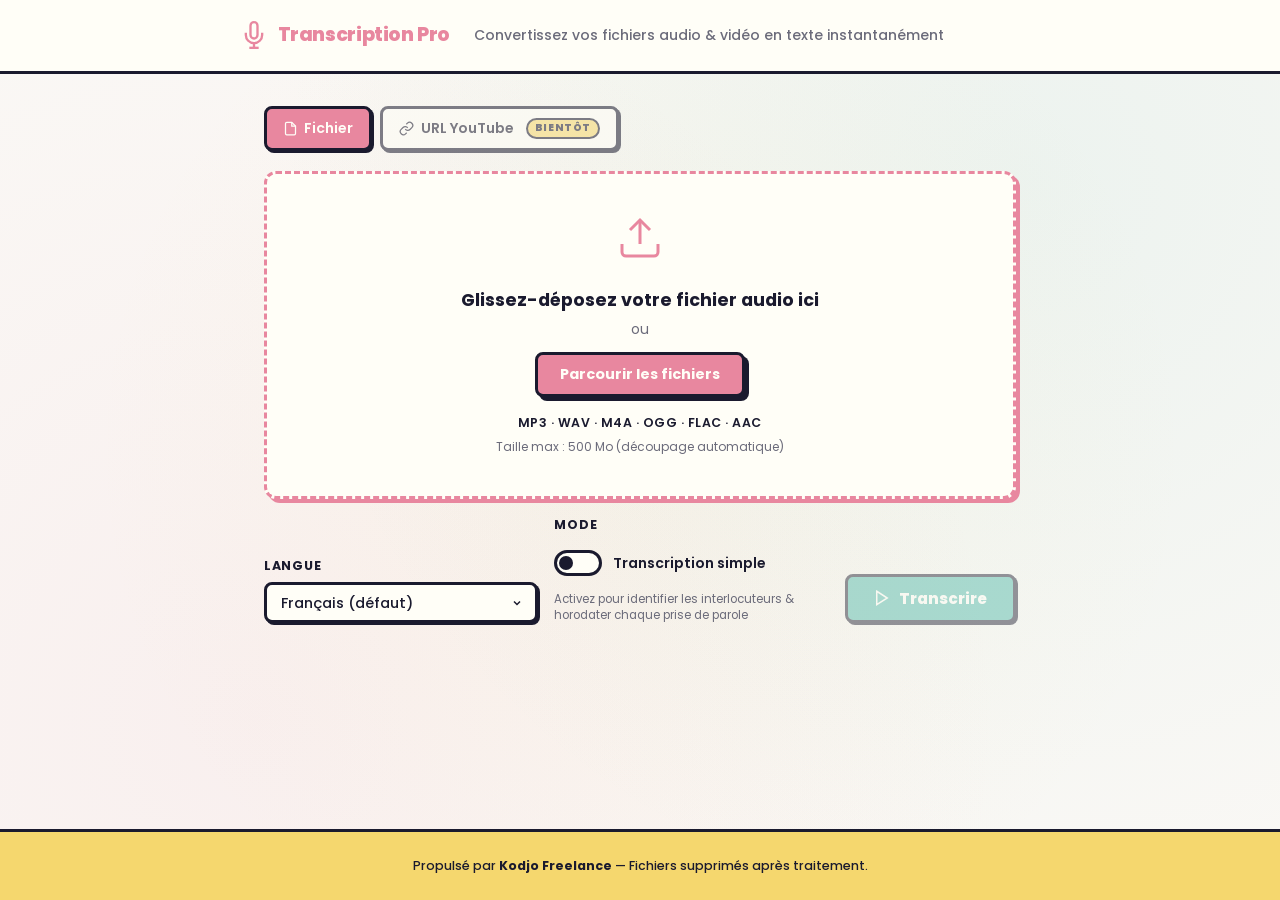
==== frontend/admin.html @ 71db5775 "Ajout du système d'auth par codes + crédits + thème Memphis - Auth par code d'accès (SQLite + cookie" ====
<!DOCTYPE html>
<html lang="fr">
<head>
  <meta charset="UTF-8" />
  <meta name="viewport" content="width=device-width, initial-scale=1.0" />
  <title>Administration — Transcription Pro</title>
  <link rel="preconnect" href="https://fonts.googleapis.com" />
  <link rel="preconnect" href="https://fonts.gstatic.com" crossorigin />
  <link rel="stylesheet" href="https://fonts.googleapis.com/css2?family=Poppins:wght@400;500;600;700;800&display=swap" />
  <link rel="stylesheet" href="style.css" />
  <link rel="stylesheet" href="admin.css" />
</head>
<body>

  <header>
    <div class="header-inner">
      <div class="logo">
        <svg width="28" height="28" viewBox="0 0 24 24" fill="none" stroke="currentColor" stroke-width="2">
          <circle cx="12" cy="12" r="3"/>
          <path d="M19.4 15a1.65 1.65 0 0 0 .33 1.82l.06.06a2 2 0 1 1-2.83 2.83l-.06-.06a1.65 1.65 0 0 0-1.82-.33 1.65 1.65 0 0 0-1 1.51V21a2 2 0 1 1-4 0v-.09A1.65 1.65 0 0 0 9 19.4a1.65 1.65 0 0 0-1.82.33l-.06.06a2 2 0 1 1-2.83-2.83l.06-.06a1.65 1.65 0 0 0 .33-1.82 1.65 1.65 0 0 0-1.51-1H3a2 2 0 1 1 0-4h.09A1.65 1.65 0 0 0 4.6 9a1.65 1.65 0 0 0-.33-1.82l-.06-.06a2 2 0 1 1 2.83-2.83l.06.06a1.65 1.65 0 0 0 1.82.33H9a1.65 1.65 0 0 0 1-1.51V3a2 2 0 1 1 4 0v.09a1.65 1.65 0 0 0 1 1.51 1.65 1.65 0 0 0 1.82-.33l.06-.06a2 2 0 1 1 2.83 2.83l-.06.06a1.65 1.65 0 0 0-.33 1.82V9a1.65 1.65 0 0 0 1.51 1H21a2 2 0 1 1 0 4h-.09a1.65 1.65 0 0 0-1.51 1z"/>
        </svg>
        <span>Administration</span>
      </div>

      <div class="user-widget">
        <a href="index.html" class="user-btn">← Retour à l'app</a>
        <button id="logout-btn" class="user-btn">Déconnexion</button>
      </div>
    </div>
  </header>

  <main>

    <div id="error-banner" class="error-banner hidden">
      <span id="error-message"></span>
      <button id="error-dismiss" aria-label="Fermer">&times;</button>
    </div>

    <!-- Section création -->
    <section class="admin-section">
      <h2>Créer un utilisateur</h2>
      <form id="create-form" class="admin-form">
        <div>
          <label for="new-name">Nom (optionnel)</label>
          <input type="text" id="new-name" placeholder="Ex. Justine" />
        </div>
        <div>
          <label for="new-credits">Crédits initiaux</label>
          <input type="number" id="new-credits" min="0" value="30" />
        </div>
        <button type="submit">Générer un code</button>
      </form>

      <div id="new-code-result" class="new-code hidden">
        <p class="new-code-label">Code généré :</p>
        <div class="new-code-row">
          <code id="new-code-value">—</code>
          <button id="copy-code-btn" type="button">Copier</button>
        </div>
        <p class="new-code-note">⚠️ Ce code ne sera plus affiché. Notez-le et transmettez-le à l'utilisateur.</p>
      </div>
    </section>

    <!-- Liste des utilisateurs -->
    <section class="admin-section">
      <div class="admin-section-header">
        <h2>Utilisateurs</h2>
        <button id="refresh-btn" class="user-btn">↻ Rafraîchir</button>
      </div>

      <div class="users-table-wrap">
        <table id="users-table">
          <thead>
            <tr>
              <th>Nom</th>
              <th>Code</th>
              <th>Crédits</th>
              <th>Créé le</th>
              <th>Dernière utilisation</th>
              <th>Actions</th>
            </tr>
          </thead>
          <tbody id="users-tbody">
            <tr><td colspan="6" class="loading">Chargement...</td></tr>
          </tbody>
        </table>
      </div>
    </section>

  </main>

  <script src="admin.js"></script>
</body>
</html>
---- frontend/style.css ----
/* ═══════════════════════════════════════════════════════════
   THÈME MEMPHIS — Playful, geometric, bold colors
   ═══════════════════════════════════════════════════════════ */

:root {
  /* Couleurs */
  --bg:           #faf8f5;
  --surface:      #fffef7;
  --surface2:     #f5d76e;          /* jaune accent */
  --border:       #1a1a2e;          /* bordures noires Memphis */
  --text:         #1a1a2e;
  --muted:        #6b6b7a;

  --accent:       #e8879f;          /* rose primaire */
  --accent-hover: #db6e8c;
  --accent-light: rgba(232, 135, 159, 0.18);

  --secondary:    #4db8a8;          /* turquoise secondaire */
  --secondary-light: rgba(77, 184, 168, 0.18);

  --yellow:       #f5d76e;
  --yellow-light: rgba(245, 215, 110, 0.30);

  --error:        #dc2626;
  --error-bg:     rgba(220, 38, 38, 0.12);
  --success:      #4db8a8;

  /* Géométrie */
  --radius:       12px;
  --radius-sm:    8px;
  --bw:           3px;              /* border-width Memphis */

  /* Ombres dures décalées (signature Memphis) */
  --shadow:        4px 4px 0 #1a1a2e;
  --shadow-sm:     2px 2px 0 #1a1a2e;
  --shadow-pink:   4px 4px 0 #e8879f;
  --shadow-teal:   4px 4px 0 #4db8a8;
  --shadow-yellow: 4px 4px 0 #f5d76e;

  --transition:   0.12s ease;

  /* Couleurs des interlocuteurs (palette Memphis) */
  --spk-1: #e8879f;
  --spk-2: #4db8a8;
  --spk-3: #f5d76e;
  --spk-4: #ff8c42;
  --spk-5: #9b6bd6;
  --spk-6: #5db3e3;
}

/* ─── Reset ───────────────────────────────────────────────── */
*, *::before, *::after { box-sizing: border-box; margin: 0; padding: 0; }

/* ─── Base ────────────────────────────────────────────────── */
body {
  background: var(--bg);
  color: var(--text);
  font-family: 'Poppins', -apple-system, BlinkMacSystemFont, "Segoe UI", Roboto, sans-serif;
  font-size: 16px;
  line-height: 1.6;
  min-height: 100vh;
  display: flex;
  flex-direction: column;
  /* Motif Memphis subtil en arrière-plan */
  background-image:
    radial-gradient(circle at 20% 80%, rgba(232,135,159,0.08) 0, transparent 60%),
    radial-gradient(circle at 80% 20%, rgba(77,184,168,0.08) 0, transparent 60%),
    radial-gradient(circle at 50% 50%, rgba(245,215,110,0.08) 0, transparent 70%);
}

h1, h2, h3, h4 { font-family: 'Poppins', sans-serif; font-weight: 700; letter-spacing: -0.01em; }

/* ─── Header ──────────────────────────────────────────────── */
header {
  background: var(--surface);
  border-bottom: var(--bw) solid var(--border);
  padding: 1.25rem 1.5rem;
}

.header-inner {
  max-width: 800px;
  margin: 0 auto;
  display: flex;
  align-items: center;
  gap: 1.5rem;
  flex-wrap: wrap;
}

.logo {
  display: flex;
  align-items: center;
  gap: 0.6rem;
  color: var(--accent);
  font-size: 1.2rem;
  font-weight: 800;
  letter-spacing: -0.02em;
}

.tagline { color: var(--muted); font-size: 0.875rem; font-weight: 500; }

/* ─── Main ────────────────────────────────────────────────── */
main {
  flex: 1;
  max-width: 800px;
  width: 100%;
  margin: 0 auto;
  padding: 2rem 1.5rem;
  display: flex;
  flex-direction: column;
  gap: 1.5rem;
}

/* ─── Bannière d'erreur ───────────────────────────────────── */
.error-banner {
  display: flex;
  align-items: center;
  gap: 0.75rem;
  background: var(--error-bg);
  border: var(--bw) solid var(--error);
  border-radius: var(--radius-sm);
  padding: 0.875rem 1rem;
  color: var(--error);
  font-size: 0.9rem;
  font-weight: 500;
  box-shadow: var(--shadow-sm);
}
.error-banner svg { flex-shrink: 0; stroke: var(--error); }
.error-banner span { flex: 1; }

#error-dismiss {
  background: none;
  border: none;
  color: var(--error);
  font-size: 1.25rem;
  cursor: pointer;
  padding: 0 0.25rem;
  line-height: 1;
  transition: opacity var(--transition);
}
#error-dismiss:hover { opacity: 0.6; }

/* ─── Onglets Fichier / URL ───────────────────────────────── */
.input-tabs {
  display: flex;
  gap: 0.5rem;
  margin-bottom: 1.25rem;
}

.input-tab {
  display: flex;
  align-items: center;
  gap: 0.4rem;
  background: var(--surface);
  border: var(--bw) solid var(--border);
  border-radius: var(--radius-sm);
  color: var(--text);
  padding: 0.55rem 1rem;
  font-family: inherit;
  font-size: 0.875rem;
  font-weight: 600;
  cursor: pointer;
  transition: transform var(--transition), box-shadow var(--transition);
  box-shadow: var(--shadow-sm);
}
.input-tab:hover:not(:disabled) {
  transform: translate(-1px, -1px);
  box-shadow: 3px 3px 0 var(--border);
}
.input-tab.active {
  background: var(--accent);
  color: var(--surface);
}
.input-tab:disabled {
  opacity: 0.55;
  cursor: not-allowed;
  box-shadow: var(--shadow-sm);
  transform: none;
}

.badge-soon {
  display: inline-block;
  background: var(--yellow);
  color: var(--text);
  border: 2px solid var(--border);
  border-radius: 999px;
  padding: 0.05rem 0.45rem;
  font-size: 0.65rem;
  font-weight: 800;
  text-transform: uppercase;
  letter-spacing: 0.05em;
  margin-left: 0.35rem;
}

/* ─── Panneau URL ─────────────────────────────────────────── */
.url-input-card {
  background: var(--surface);
  border: var(--bw) dashed var(--accent);
  border-radius: var(--radius);
  padding: 2.5rem 2rem;
  text-align: center;
  display: flex;
  flex-direction: column;
  align-items: center;
  gap: 0.75rem;
  box-shadow: var(--shadow-pink);
}

.url-input-icon { color: #ff4444; opacity: 0.9; }
.url-input-title { font-size: 1.05rem; font-weight: 700; }
.url-input-sub   { color: var(--muted); font-size: 0.875rem; margin-bottom: 0.25rem; }

.url-field-row {
  display: flex;
  width: 100%;
  max-width: 480px;
  gap: 0.5rem;
}

#url-input {
  flex: 1;
  background: var(--surface);
  color: var(--text);
  border: var(--bw) solid var(--border);
  border-radius: var(--radius-sm);
  padding: 0.65rem 1rem;
  font-family: inherit;
  font-size: 0.9rem;
  outline: none;
  transition: box-shadow var(--transition);
  box-shadow: var(--shadow-sm);
}
#url-input:focus {
  box-shadow: 4px 4px 0 var(--accent);
}
#url-input::placeholder { color: var(--muted); }

#url-paste-btn {
  background: var(--surface);
  border: var(--bw) solid var(--border);
  border-radius: var(--radius-sm);
  color: var(--text);
  padding: 0 0.75rem;
  cursor: pointer;
  display: flex;
  align-items: center;
  transition: transform var(--transition), box-shadow var(--transition);
  box-shadow: var(--shadow-sm);
}
#url-paste-btn:hover {
  transform: translate(-1px, -1px);
  box-shadow: 3px 3px 0 var(--border);
}

.url-meta {
  font-size: 0.78rem;
  color: var(--muted);
  font-style: italic;
}

/* ─── Drop zone ───────────────────────────────────────────── */
#drop-zone {
  background: var(--surface);
  border: var(--bw) dashed var(--accent);
  border-radius: var(--radius);
  padding: 2.5rem 2rem;
  text-align: center;
  cursor: pointer;
  transition: background var(--transition), transform var(--transition), box-shadow var(--transition);
  outline: none;
  box-shadow: var(--shadow-pink);
}
#drop-zone:hover, #drop-zone:focus {
  background: var(--accent-light);
  transform: translate(-2px, -2px);
  box-shadow: 6px 6px 0 var(--accent);
}
#drop-zone.drag-over {
  background: var(--accent-light);
  transform: translate(-2px, -2px) scale(1.01);
  box-shadow: 6px 6px 0 var(--accent);
}
#drop-zone.has-file {
  border-style: solid;
  border-color: var(--secondary);
  background: var(--secondary-light);
  box-shadow: var(--shadow-teal);
}

.drop-icon { margin-bottom: 1rem; color: var(--accent); }
.drop-title { font-size: 1.1rem; font-weight: 700; margin-bottom: 0.25rem; }
.drop-sub { color: var(--muted); font-size: 0.875rem; margin-bottom: 0.75rem; }

#browse-btn {
  background: var(--accent);
  color: var(--surface);
  border: var(--bw) solid var(--border);
  border-radius: var(--radius-sm);
  padding: 0.55rem 1.4rem;
  font-family: inherit;
  font-size: 0.9rem;
  font-weight: 700;
  cursor: pointer;
  transition: transform var(--transition), box-shadow var(--transition);
  margin-bottom: 1rem;
  box-shadow: var(--shadow);
}
#browse-btn:hover {
  transform: translate(-2px, -2px);
  box-shadow: 6px 6px 0 var(--border);
}
#browse-btn:active {
  transform: translate(2px, 2px);
  box-shadow: 0 0 0 var(--border);
}

.formats { font-size: 0.78rem; color: var(--text); font-weight: 600; letter-spacing: 0.04em; margin-bottom: 0.25rem; }
.max-size { font-size: 0.75rem; color: var(--muted); }

/* ─── Options row ─────────────────────────────────────────── */
.options-row {
  display: flex;
  align-items: flex-end;
  gap: 1rem;
  margin-top: 1rem;
  flex-wrap: wrap;
}

.option-group {
  display: flex;
  flex-direction: column;
  gap: 0.4rem;
  flex: 1;
  min-width: 180px;
}

.option-group label {
  font-size: 0.78rem;
  color: var(--text);
  font-weight: 700;
  text-transform: uppercase;
  letter-spacing: 0.06em;
}

select {
  background: var(--surface);
  color: var(--text);
  border: var(--bw) solid var(--border);
  border-radius: var(--radius-sm);
  padding: 0.6rem 0.9rem;
  font-family: inherit;
  font-size: 0.9rem;
  font-weight: 500;
  cursor: pointer;
  outline: none;
  transition: box-shadow var(--transition);
  width: 100%;
  appearance: none;
  background-image: url("data:image/svg+xml,%3Csvg xmlns='http://www.w3.org/2000/svg' width='12' height='12' viewBox='0 0 24 24' fill='none' stroke='%231a1a2e' stroke-width='3'%3E%3Cpolyline points='6 9 12 15 18 9'/%3E%3C/svg%3E");
  background-repeat: no-repeat;
  background-position: right 0.75rem center;
  padding-right: 2.2rem;
  box-shadow: var(--shadow-sm);
}
select:focus { box-shadow: 4px 4px 0 var(--accent); }

/* ─── Toggle switch ───────────────────────────────────────── */
.option-group--toggle { min-width: 220px; }

.toggle-row {
  display: flex;
  align-items: center;
  gap: 0.65rem;
  padding: 0.55rem 0;
}

.toggle-switch {
  position: relative;
  display: inline-block;
  width: 48px;
  height: 26px;
  flex-shrink: 0;
  cursor: pointer;
}

.toggle-switch input { opacity: 0; width: 0; height: 0; }

.toggle-slider {
  position: absolute;
  inset: 0;
  background: var(--surface);
  border: var(--bw) solid var(--border);
  border-radius: 999px;
  transition: background var(--transition);
}
.toggle-slider::before {
  content: "";
  position: absolute;
  left: 2px;
  top: 50%;
  transform: translateY(-50%);
  width: 14px;
  height: 14px;
  background: var(--border);
  border-radius: 50%;
  transition: transform var(--transition), background var(--transition);
}

.toggle-switch input:checked + .toggle-slider {
  background: var(--accent);
}
.toggle-switch input:checked + .toggle-slider::before {
  transform: translateX(22px) translateY(-50%);
  background: var(--surface);
}

.toggle-label {
  font-size: 0.875rem;
  color: var(--text);
  font-weight: 600;
}

.toggle-hint {
  font-size: 0.72rem;
  color: var(--muted);
  line-height: 1.4;
}

/* ─── Bouton Transcrire ───────────────────────────────────── */
#transcribe-btn {
  display: flex;
  align-items: center;
  gap: 0.5rem;
  background: var(--secondary);
  color: var(--surface);
  border: var(--bw) solid var(--border);
  border-radius: var(--radius-sm);
  padding: 0.65rem 1.6rem;
  font-family: inherit;
  font-size: 0.95rem;
  font-weight: 800;
  cursor: pointer;
  transition: transform var(--transition), box-shadow var(--transition), opacity var(--transition);
  white-space: nowrap;
  box-shadow: var(--shadow);
}
#transcribe-btn:hover:not(:disabled) {
  transform: translate(-2px, -2px);
  box-shadow: 6px 6px 0 var(--border);
}
#transcribe-btn:active:not(:disabled) {
  transform: translate(2px, 2px);
  box-shadow: 0 0 0 var(--border);
}
#transcribe-btn:disabled {
  opacity: 0.45;
  cursor: not-allowed;
  box-shadow: var(--shadow-sm);
}

/* ─── Progression ─────────────────────────────────────────── */
.progress-card {
  background: var(--surface);
  border: var(--bw) solid var(--border);
  border-radius: var(--radius);
  padding: 3rem 2rem;
  text-align: center;
  display: flex;
  flex-direction: column;
  align-items: center;
  gap: 1.25rem;
  box-shadow: var(--shadow-yellow);
}
.progress-icon { color: var(--accent); }
.spin { animation: spin 1.4s linear infinite; }
@keyframes spin { to { transform: rotate(360deg); } }

#progress-label { font-size: 0.95rem; color: var(--text); font-weight: 600; }

#progress-bar-container {
  width: 100%;
  max-width: 380px;
  height: 14px;
  background: var(--surface);
  border: var(--bw) solid var(--border);
  border-radius: 999px;
  overflow: hidden;
}
#progress-bar {
  height: 100%;
  background: linear-gradient(90deg, var(--accent), var(--secondary));
  width: 0%;
  transition: width 0.5s ease;
}
#progress-pct { font-size: 0.85rem; color: var(--muted); font-weight: 700; }

.progress-detail {
  font-size: 0.78rem;
  color: var(--muted);
  font-style: italic;
  max-width: 380px;
  line-height: 1.5;
}

/* ─── Résultats ───────────────────────────────────────────── */
.results-header {
  display: flex;
  align-items: center;
  justify-content: space-between;
  flex-wrap: wrap;
  gap: 0.75rem;
}
.results-header h2 { font-size: 1.25rem; font-weight: 800; }

.meta-chips { display: flex; gap: 0.5rem; flex-wrap: wrap; }

.chip {
  background: var(--yellow);
  border: 2px solid var(--border);
  border-radius: 999px;
  padding: 0.2rem 0.75rem;
  font-size: 0.78rem;
  color: var(--text);
  font-weight: 600;
}
.chip--speakers {
  background: var(--accent);
  color: var(--surface);
}

/* ─── Onglets ─────────────────────────────────────────────── */
.view-tabs {
  display: flex;
  gap: 0.5rem;
  margin-bottom: 0.5rem;
}

.tab-btn {
  background: var(--surface);
  border: var(--bw) solid var(--border);
  border-radius: var(--radius-sm);
  color: var(--text);
  padding: 0.5rem 1rem;
  font-family: inherit;
  font-size: 0.875rem;
  font-weight: 600;
  cursor: pointer;
  transition: transform var(--transition), box-shadow var(--transition);
  box-shadow: var(--shadow-sm);
}
.tab-btn:hover {
  transform: translate(-1px, -1px);
  box-shadow: 3px 3px 0 var(--border);
}
.tab-btn.active {
  background: var(--secondary);
  color: var(--surface);
}

.tab-panel { padding-top: 1rem; }

/* ─── Textarea ────────────────────────────────────────────── */
.textarea-wrapper { position: relative; }

#transcript-output {
  width: 100%;
  min-height: 280px;
  resize: vertical;
  background: var(--surface);
  color: var(--text);
  border: var(--bw) solid var(--border);
  border-radius: var(--radius);
  padding: 1.1rem 3rem 1.1rem 1.1rem;
  font-family: 'Poppins', Georgia, sans-serif;
  font-size: 0.95rem;
  line-height: 1.85;
  outline: none;
  transition: box-shadow var(--transition);
  box-shadow: var(--shadow);
}
#transcript-output:focus { box-shadow: 6px 6px 0 var(--accent); }

.copy-btn {
  position: absolute;
  top: 0.75rem;
  right: 0.75rem;
  background: var(--yellow);
  border: var(--bw) solid var(--border);
  border-radius: var(--radius-sm);
  color: var(--text);
  padding: 0.4rem;
  cursor: pointer;
  display: flex;
  align-items: center;
  justify-content: center;
  transition: transform var(--transition), box-shadow var(--transition);
  box-shadow: var(--shadow-sm);
}
.copy-btn:hover {
  transform: translate(-1px, -1px);
  box-shadow: 3px 3px 0 var(--border);
}

/* ─── Vue interlocuteurs ──────────────────────────────────── */
#speakers-view {
  background: var(--surface);
  border: var(--bw) solid var(--border);
  border-radius: var(--radius);
  padding: 1.25rem;
  min-height: 280px;
  max-height: 520px;
  overflow-y: auto;
  display: flex;
  flex-direction: column;
  gap: 0.6rem;
  box-shadow: var(--shadow);
}

.speaker-entry {
  display: flex;
  gap: 0.75rem;
  align-items: flex-start;
  padding: 0.6rem 0.75rem;
  border-radius: var(--radius-sm);
  transition: background var(--transition);
}
.speaker-entry:hover { background: var(--yellow-light); }

.speaker-ts {
  font-size: 0.75rem;
  color: var(--muted);
  font-family: monospace;
  font-weight: 600;
  white-space: nowrap;
  padding-top: 0.15rem;
  min-width: 52px;
}

.speaker-badge {
  display: inline-flex;
  align-items: center;
  gap: 0.3rem;
  font-size: 0.78rem;
  font-weight: 800;
  border: 2px solid var(--border);
  border-radius: 999px;
  padding: 0.15rem 0.65rem;
  white-space: nowrap;
  min-width: 100px;
  justify-content: center;
}

.speaker-text {
  font-size: 0.93rem;
  line-height: 1.65;
  color: var(--text);
  flex: 1;
}

/* Couleurs des interlocuteurs (palette Memphis, assignées en JS) */
.spk-color-0 { background: var(--spk-1); color: var(--surface); }
.spk-color-1 { background: var(--spk-2); color: var(--surface); }
.spk-color-2 { background: var(--spk-3); color: var(--text);    }
.spk-color-3 { background: var(--spk-4); color: var(--surface); }
.spk-color-4 { background: var(--spk-5); color: var(--surface); }
.spk-color-5 { background: var(--spk-6); color: var(--surface); }

/* ─── Export ──────────────────────────────────────────────── */
.export-section {
  display: flex;
  align-items: center;
  gap: 1rem;
  flex-wrap: wrap;
}
.export-label { font-size: 0.85rem; color: var(--text); font-weight: 700; white-space: nowrap; }

#export-buttons { display: flex; gap: 0.75rem; flex-wrap: wrap; }

.btn-export {
  display: flex;
  align-items: center;
  gap: 0.6rem;
  background: var(--surface);
  color: var(--text);
  border: var(--bw) solid var(--border);
  border-radius: var(--radius-sm);
  padding: 0.55rem 1.1rem;
  font-family: inherit;
  font-size: 0.875rem;
  font-weight: 600;
  cursor: pointer;
  transition: transform var(--transition), box-shadow var(--transition);
  box-shadow: var(--shadow-sm);
}
.btn-export:hover {
  transform: translate(-2px, -2px);
  box-shadow: 5px 5px 0 var(--border);
  background: var(--yellow-light);
}

.export-icon {
  background: var(--accent);
  color: var(--surface);
  border: 2px solid var(--border);
  border-radius: 4px;
  font-size: 0.65rem;
  font-weight: 800;
  padding: 0.15rem 0.4rem;
  letter-spacing: 0.05em;
}

/* ─── Bouton secondaire ───────────────────────────────────── */
.btn-secondary {
  background: var(--surface);
  color: var(--text);
  border: var(--bw) solid var(--border);
  border-radius: var(--radius-sm);
  padding: 0.55rem 1.2rem;
  font-family: inherit;
  font-size: 0.875rem;
  font-weight: 600;
  cursor: pointer;
  transition: transform var(--transition), box-shadow var(--transition);
  align-self: flex-start;
  box-shadow: var(--shadow-sm);
}
.btn-secondary:hover {
  transform: translate(-1px, -1px);
  box-shadow: 3px 3px 0 var(--border);
}

/* ─── Footer ──────────────────────────────────────────────── */
footer {
  text-align: center;
  padding: 1.5rem;
  color: var(--text);
  font-size: 0.78rem;
  font-weight: 500;
  border-top: var(--bw) solid var(--border);
  margin-top: auto;
  background: var(--yellow);
}

/* ─── Utilitaires ─────────────────────────────────────────── */
.hidden { display: none !important; }

/* ─── Widget utilisateur (header) ─────────────────────────── */
.user-widget {
  margin-left: auto;
  display: flex;
  align-items: center;
  gap: 0.6rem;
}

.credits-badge {
  display: inline-flex;
  align-items: center;
  gap: 0.4rem;
  background: var(--yellow);
  color: var(--text);
  border: var(--bw) solid var(--border);
  border-radius: 999px;
  padding: 0.35rem 0.8rem;
  font-size: 0.85rem;
  font-weight: 800;
  box-shadow: var(--shadow-sm);
}

.credits-badge.low {
  background: var(--accent);
  color: var(--surface);
}

.user-btn {
  background: var(--surface);
  color: var(--text);
  border: var(--bw) solid var(--border);
  border-radius: var(--radius-sm);
  padding: 0.4rem 0.8rem;
  font-family: inherit;
  font-size: 0.85rem;
  font-weight: 600;
  cursor: pointer;
  transition: transform var(--transition), box-shadow var(--transition);
  text-decoration: none;
  display: inline-flex;
  align-items: center;
  gap: 0.3rem;
  box-shadow: var(--shadow-sm);
}

.user-btn:hover {
  transform: translate(-1px, -1px);
  box-shadow: 3px 3px 0 var(--border);
}

/* ─── Overlay de connexion ────────────────────────────────── */
.login-overlay {
  position: fixed;
  inset: 0;
  background: rgba(250, 248, 245, 0.92);
  backdrop-filter: blur(6px);
  z-index: 1000;
  display: flex;
  align-items: center;
  justify-content: center;
  padding: 1.5rem;
}

.login-card {
  background: var(--surface);
  border: var(--bw) solid var(--border);
  border-radius: var(--radius);
  padding: 2.5rem 2rem;
  max-width: 420px;
  width: 100%;
  text-align: center;
  box-shadow: 8px 8px 0 var(--accent);
}

.login-icon {
  display: inline-flex;
  align-items: center;
  justify-content: center;
  width: 64px;
  height: 64px;
  background: var(--yellow);
  color: var(--text);
  border: var(--bw) solid var(--border);
  border-radius: 50%;
  margin-bottom: 1rem;
  box-shadow: var(--shadow-sm);
}

.login-card h2 {
  font-size: 1.5rem;
  font-weight: 800;
  margin-bottom: 0.4rem;
}

.login-sub {
  color: var(--muted);
  font-size: 0.9rem;
  margin-bottom: 1.5rem;
}

#login-form {
  display: flex;
  flex-direction: column;
  gap: 0.6rem;
}

#login-code {
  background: var(--surface);
  color: var(--text);
  border: var(--bw) solid var(--border);
  border-radius: var(--radius-sm);
  padding: 0.75rem 1rem;
  font-family: 'Poppins', monospace;
  font-size: 1.2rem;
  font-weight: 700;
  text-align: center;
  letter-spacing: 0.15em;
  text-transform: uppercase;
  outline: none;
  transition: box-shadow var(--transition);
  box-shadow: var(--shadow-sm);
}

#login-code:focus { box-shadow: 4px 4px 0 var(--accent); }

#login-submit {
  background: var(--accent);
  color: var(--surface);
  border: var(--bw) solid var(--border);
  border-radius: var(--radius-sm);
  padding: 0.75rem 1rem;
  font-family: inherit;
  font-size: 0.95rem;
  font-weight: 800;
  cursor: pointer;
  transition: transform var(--transition), box-shadow var(--transition);
  box-shadow: var(--shadow);
}

#login-submit:hover:not(:disabled) {
  transform: translate(-2px, -2px);
  box-shadow: 6px 6px 0 var(--border);
}
#login-submit:active:not(:disabled) {
  transform: translate(2px, 2px);
  box-shadow: 0 0 0 var(--border);
}
#login-submit:disabled { opacity: 0.5; cursor: not-allowed; box-shadow: var(--shadow-sm); }

.login-error {
  margin-top: 0.8rem;
  color: var(--error);
  font-size: 0.85rem;
  font-weight: 600;
}

.login-help {
  margin-top: 1.5rem;
  color: var(--muted);
  font-size: 0.8rem;
}

.login-help a { color: var(--accent); text-decoration: none; font-weight: 700; }
.login-help a:hover { text-decoration: underline; }

/* ─── Responsive ──────────────────────────────────────────── */
@media (max-width: 620px) {
  .header-inner { flex-direction: column; align-items: flex-start; gap: 0.4rem; }
  .user-widget  { margin-left: 0; width: 100%; justify-content: flex-end; }
  main { padding: 1.25rem 1rem; }
  #drop-zone { padding: 2rem 1rem; }
  .options-row { flex-direction: column; }
  .option-group, .option-group--toggle { width: 100%; }
  #transcribe-btn { width: 100%; justify-content: center; }
  #export-buttons { flex-direction: column; }
  .btn-export { width: 100%; justify-content: center; }
  .results-header { flex-direction: column; align-items: flex-start; }
  .export-section { flex-direction: column; align-items: flex-start; }
  .login-card { padding: 1.75rem 1.25rem; }
}
---- frontend/admin.css ----
/* ─── Page admin (thème Memphis) ──────────────────────────── */

.admin-section {
  background: var(--surface);
  border: var(--bw) solid var(--border);
  border-radius: var(--radius);
  padding: 1.5rem;
  box-shadow: var(--shadow);
}

.admin-section h2 {
  font-size: 1.2rem;
  font-weight: 800;
  margin-bottom: 1rem;
}

.admin-section-header {
  display: flex;
  justify-content: space-between;
  align-items: center;
  margin-bottom: 1rem;
}

.admin-section-header h2 { margin-bottom: 0; }

/* Formulaire de création */
.admin-form {
  display: flex;
  gap: 0.75rem;
  align-items: flex-end;
  flex-wrap: wrap;
}

.admin-form > div {
  display: flex;
  flex-direction: column;
  gap: 0.25rem;
  flex: 1;
  min-width: 140px;
}

.admin-form label {
  font-size: 0.75rem;
  color: var(--text);
  font-weight: 700;
  text-transform: uppercase;
  letter-spacing: 0.05em;
}

.admin-form input {
  background: var(--surface);
  color: var(--text);
  border: var(--bw) solid var(--border);
  border-radius: var(--radius-sm);
  padding: 0.5rem 0.75rem;
  font-family: inherit;
  font-size: 0.9rem;
  outline: none;
  transition: box-shadow var(--transition);
  box-shadow: var(--shadow-sm);
}

.admin-form input:focus { box-shadow: 4px 4px 0 var(--accent); }

.admin-form button {
  background: var(--secondary);
  color: var(--surface);
  border: var(--bw) solid var(--border);
  border-radius: var(--radius-sm);
  padding: 0.55rem 1.25rem;
  font-family: inherit;
  font-size: 0.9rem;
  font-weight: 800;
  cursor: pointer;
  height: 42px;
  transition: transform var(--transition), box-shadow var(--transition);
  box-shadow: var(--shadow);
}

.admin-form button:hover:not(:disabled) {
  transform: translate(-2px, -2px);
  box-shadow: 6px 6px 0 var(--border);
}
.admin-form button:active:not(:disabled) {
  transform: translate(2px, 2px);
  box-shadow: 0 0 0 var(--border);
}
.admin-form button:disabled { opacity: 0.5; cursor: not-allowed; box-shadow: var(--shadow-sm); }

/* Code généré */
.new-code {
  margin-top: 1rem;
  padding: 1rem;
  background: var(--yellow);
  border: var(--bw) solid var(--border);
  border-radius: var(--radius-sm);
  box-shadow: var(--shadow-sm);
}

.new-code-label {
  font-size: 0.85rem;
  color: var(--text);
  font-weight: 700;
  margin-bottom: 0.4rem;
}

.new-code-row {
  display: flex;
  gap: 0.6rem;
  align-items: center;
}

.new-code-row code {
  flex: 1;
  font-family: 'Poppins', monospace;
  font-size: 1.5rem;
  font-weight: 800;
  color: var(--text);
  letter-spacing: 0.15em;
  padding: 0.5rem 0.75rem;
  background: var(--surface);
  border: var(--bw) solid var(--border);
  border-radius: var(--radius-sm);
  text-align: center;
}

#copy-code-btn {
  background: var(--accent);
  color: var(--surface);
  border: var(--bw) solid var(--border);
  border-radius: var(--radius-sm);
  padding: 0.5rem 0.9rem;
  font-family: inherit;
  font-size: 0.85rem;
  font-weight: 700;
  cursor: pointer;
  transition: transform var(--transition), box-shadow var(--transition);
  box-shadow: var(--shadow-sm);
}
#copy-code-btn:hover {
  transform: translate(-1px, -1px);
  box-shadow: 3px 3px 0 var(--border);
}

.new-code-note {
  margin-top: 0.6rem;
  font-size: 0.8rem;
  color: var(--text);
  font-weight: 500;
}

/* Tableau utilisateurs */
.users-table-wrap {
  overflow-x: auto;
  border: var(--bw) solid var(--border);
  border-radius: var(--radius-sm);
}

#users-table {
  width: 100%;
  border-collapse: collapse;
  font-size: 0.875rem;
  background: var(--surface);
}

#users-table th {
  text-align: left;
  padding: 0.7rem 0.8rem;
  color: var(--surface);
  font-weight: 700;
  border-bottom: var(--bw) solid var(--border);
  background: var(--border);
  white-space: nowrap;
  text-transform: uppercase;
  font-size: 0.75rem;
  letter-spacing: 0.05em;
}

#users-table td {
  padding: 0.75rem 0.8rem;
  border-bottom: 2px solid var(--border);
  vertical-align: middle;
}

#users-table tr:last-child td { border-bottom: none; }

#users-table tr:hover { background: var(--yellow-light); }

#users-table .col-code {
  font-family: 'Poppins', monospace;
  font-weight: 700;
  letter-spacing: 0.08em;
}

#users-table .col-credits {
  font-weight: 800;
  font-size: 1rem;
}

#users-table .col-credits.low { color: var(--error); }

#users-table .badge-admin {
  display: inline-block;
  background: var(--accent);
  color: var(--surface);
  border: 2px solid var(--border);
  border-radius: 999px;
  padding: 0.1rem 0.55rem;
  font-size: 0.65rem;
  font-weight: 800;
  margin-left: 0.4rem;
  vertical-align: middle;
  letter-spacing: 0.05em;
}

#users-table .actions {
  display: flex;
  gap: 0.35rem;
  flex-wrap: wrap;
}

#users-table .btn-action {
  background: var(--surface);
  color: var(--text);
  border: 2px solid var(--border);
  border-radius: var(--radius-sm);
  padding: 0.3rem 0.65rem;
  font-family: inherit;
  font-size: 0.8rem;
  font-weight: 700;
  cursor: pointer;
  transition: transform var(--transition), box-shadow var(--transition);
  box-shadow: 2px 2px 0 var(--border);
}

#users-table .btn-action:hover {
  transform: translate(-1px, -1px);
  box-shadow: 3px 3px 0 var(--border);
  background: var(--yellow);
}
#users-table .btn-action.danger:hover {
  background: var(--error);
  color: var(--surface);
}

#users-table .loading,
#users-table .empty {
  text-align: center;
  color: var(--muted);
  padding: 2rem 0;
  font-weight: 500;
}

@media (max-width: 620px) {
  .admin-form { flex-direction: column; align-items: stretch; }
  .admin-form > div { min-width: 0; }
  .admin-form button { width: 100%; }
  #users-table th:nth-child(4),
  #users-table td:nth-child(4),
  #users-table th:nth-child(5),
  #users-table td:nth-child(5) { display: none; }
}
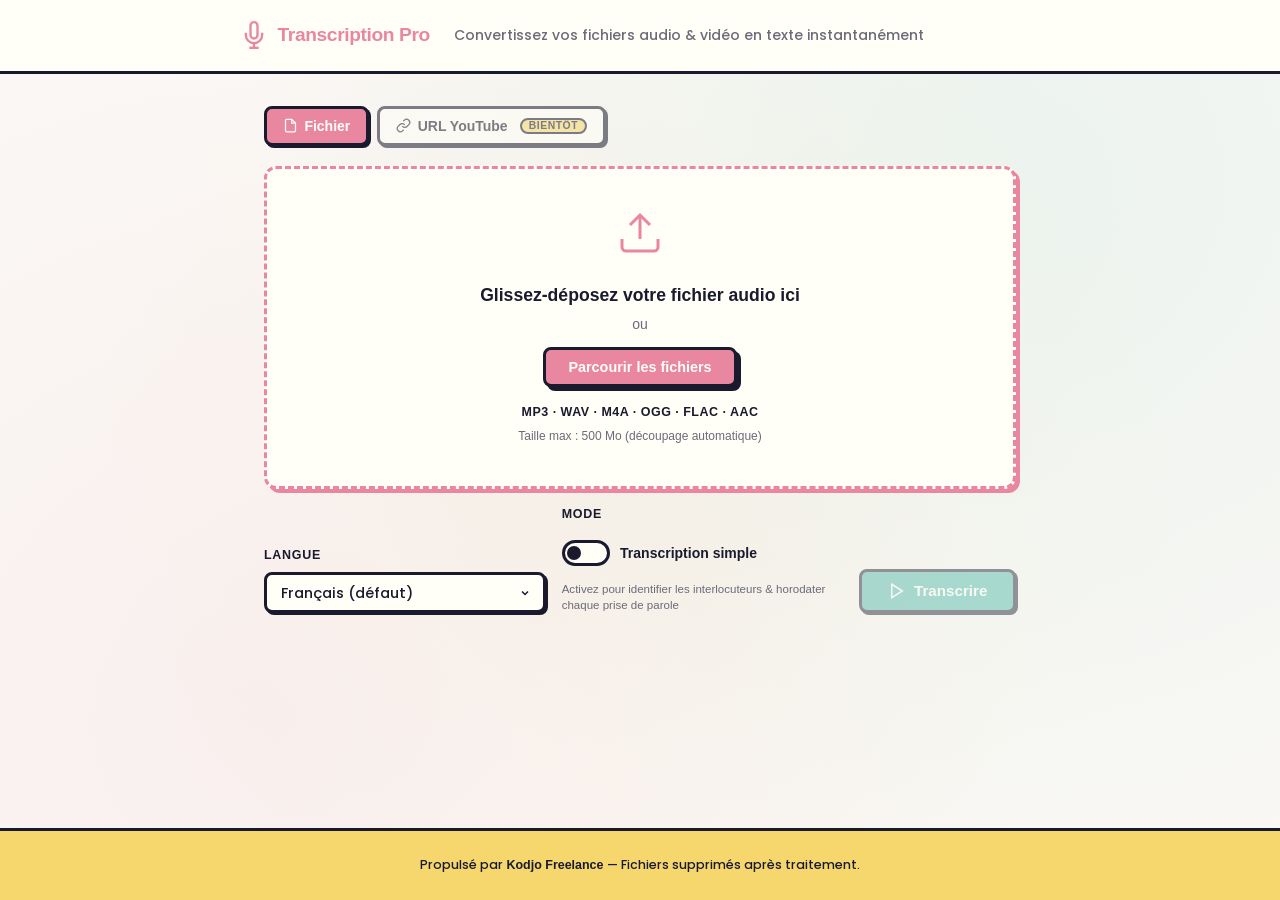
==== commit 616ec2d0: "Add favicon link to HTML files" ====
--- a/frontend/admin.html
+++ b/frontend/admin.html
@@ -4,6 +4,7 @@
   <meta charset="UTF-8" />
   <meta name="viewport" content="width=device-width, initial-scale=1.0" />
   <title>Administration — Transcription Pro</title>
+  <link rel="icon" href="favicon.ico" type="image/x-icon" />
   <link rel="preconnect" href="https://fonts.googleapis.com" />
   <link rel="preconnect" href="https://fonts.gstatic.com" crossorigin />
   <link rel="stylesheet" href="https://fonts.googleapis.com/css2?family=Poppins:wght@400;500;600;700;800&display=swap" />
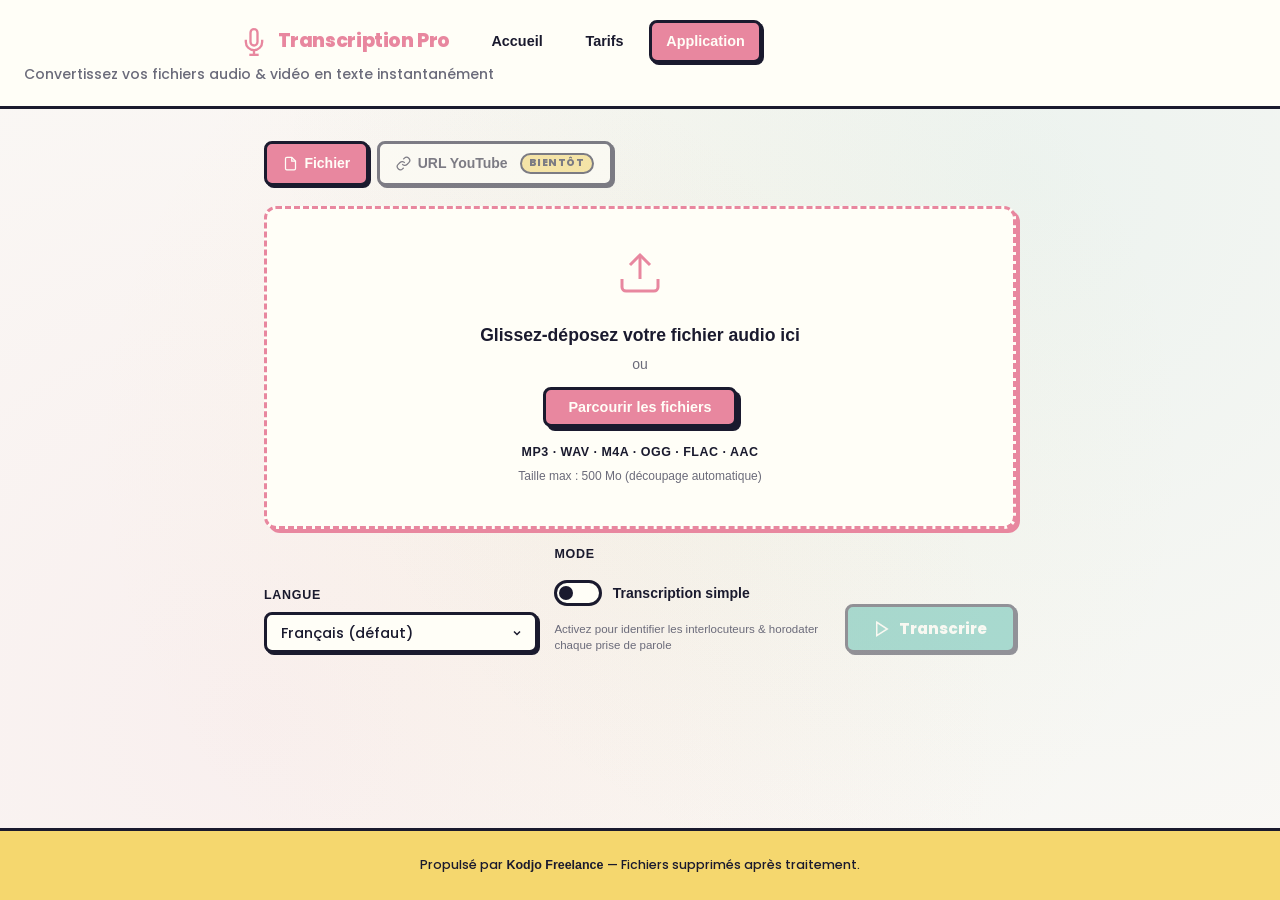
==== commit 5f824f92: "Add landing/pricing pages and Chariow payment integration - New home page (index.html) with hero, fe" ====
--- a/frontend/admin.html
+++ b/frontend/admin.html
@@ -23,8 +23,14 @@
         <span>Administration</span>
       </div>
 
+      <nav class="main-nav">
+        <a href="index.html">Accueil</a>
+        <a href="pricing.html">Tarifs</a>
+        <a href="app.html">Application</a>
+      </nav>
+
       <div class="user-widget">
-        <a href="index.html" class="user-btn">← Retour à l'app</a>
+        <a href="app.html" class="user-btn">← Retour à l'app</a>
         <button id="logout-btn" class="user-btn">Déconnexion</button>
       </div>
     </div>
--- a/frontend/style.css
+++ b/frontend/style.css
@@ -835,6 +835,766 @@
   font-size: 1.5rem;
   font-weight: 800;
   margin-bottom: 0.4rem;
+}
+
+/* ════════════════════════════════════════════════════════════
+   NAVIGATION (Home / Tarifs / App)
+   ════════════════════════════════════════════════════════════ */
+.logo {
+  text-decoration: none;
+}
+a.logo:hover { opacity: 0.85; }
+
+.main-nav {
+  display: flex;
+  gap: 0.5rem;
+  flex-wrap: wrap;
+  align-items: center;
+}
+
+.main-nav a {
+  text-decoration: none;
+  color: var(--text);
+  font-weight: 700;
+  font-size: 0.9rem;
+  padding: 0.45rem 0.9rem;
+  border: var(--bw) solid transparent;
+  border-radius: var(--radius-sm);
+  transition: transform var(--transition), box-shadow var(--transition), background var(--transition);
+}
+
+.main-nav a:hover {
+  background: var(--surface);
+  border-color: var(--border);
+  box-shadow: var(--shadow-sm);
+  transform: translate(-1px, -1px);
+}
+
+.main-nav a.active {
+  background: var(--accent);
+  color: var(--surface);
+  border-color: var(--border);
+  box-shadow: var(--shadow-sm);
+}
+
+/* Bouton Connexion (CTA dans la nav) */
+.main-nav a.nav-login {
+  background: var(--secondary);
+  color: var(--surface);
+  border-color: var(--border);
+  box-shadow: var(--shadow-sm);
+  display: inline-flex;
+  align-items: center;
+  gap: 0.4rem;
+  margin-left: 0.4rem;
+}
+.main-nav a.nav-login:hover {
+  background: var(--secondary);
+  transform: translate(-1px, -1px);
+  box-shadow: 3px 3px 0 var(--border);
+}
+
+/* ════════════════════════════════════════════════════════════
+   PAGE HOME — hero + features + faq
+   ════════════════════════════════════════════════════════════ */
+.home-main,
+.pricing-main {
+  flex: 1;
+  max-width: 1100px;
+  width: 100%;
+  margin: 0 auto;
+  padding: 2.5rem 1.5rem 4rem;
+  display: flex;
+  flex-direction: column;
+  gap: 4rem;
+}
+
+/* ─── Hero ────────────────────────────────────────────────── */
+.hero {
+  display: grid;
+  grid-template-columns: 1.3fr 1fr;
+  gap: 2.5rem;
+  align-items: center;
+}
+
+.hero-badge {
+  display: inline-block;
+  background: var(--yellow);
+  color: var(--text);
+  border: var(--bw) solid var(--border);
+  border-radius: 999px;
+  padding: 0.35rem 0.95rem;
+  font-size: 0.75rem;
+  font-weight: 800;
+  text-transform: uppercase;
+  letter-spacing: 0.06em;
+  margin-bottom: 1rem;
+  box-shadow: var(--shadow-sm);
+}
+
+.hero h1 {
+  font-size: clamp(1.9rem, 4vw, 3rem);
+  line-height: 1.15;
+  margin-bottom: 1rem;
+  font-weight: 800;
+}
+
+.hero-accent {
+  color: var(--accent);
+  display: inline-block;
+  position: relative;
+}
+.hero-accent::after {
+  content: "";
+  position: absolute;
+  left: 0;
+  right: 0;
+  bottom: 0.1em;
+  height: 0.3em;
+  background: var(--yellow-light);
+  z-index: -1;
+}
+
+.hero-sub {
+  font-size: 1.05rem;
+  color: var(--muted);
+  line-height: 1.6;
+  margin-bottom: 1.5rem;
+  max-width: 540px;
+}
+
+.hero-cta {
+  display: flex;
+  gap: 0.75rem;
+  flex-wrap: wrap;
+}
+
+.btn-primary {
+  display: inline-flex;
+  align-items: center;
+  gap: 0.5rem;
+  background: var(--accent);
+  color: var(--surface);
+  border: var(--bw) solid var(--border);
+  border-radius: var(--radius-sm);
+  padding: 0.75rem 1.6rem;
+  font-family: inherit;
+  font-size: 0.95rem;
+  font-weight: 800;
+  cursor: pointer;
+  text-decoration: none;
+  transition: transform var(--transition), box-shadow var(--transition);
+  box-shadow: var(--shadow);
+}
+.btn-primary:hover {
+  transform: translate(-2px, -2px);
+  box-shadow: 6px 6px 0 var(--border);
+}
+.btn-primary:active {
+  transform: translate(2px, 2px);
+  box-shadow: 0 0 0 var(--border);
+}
+
+.btn-outline {
+  display: inline-flex;
+  align-items: center;
+  gap: 0.5rem;
+  background: var(--surface);
+  color: var(--text);
+  border: var(--bw) solid var(--border);
+  border-radius: var(--radius-sm);
+  padding: 0.75rem 1.6rem;
+  font-family: inherit;
+  font-size: 0.95rem;
+  font-weight: 700;
+  cursor: pointer;
+  text-decoration: none;
+  transition: transform var(--transition), box-shadow var(--transition);
+  box-shadow: var(--shadow-sm);
+}
+.btn-outline:hover {
+  transform: translate(-2px, -2px);
+  box-shadow: 5px 5px 0 var(--border);
+}
+
+/* ─── Hero visual ─────────────────────────────────────────── */
+.hero-visual {
+  position: relative;
+  height: 320px;
+  display: flex;
+  align-items: center;
+  justify-content: center;
+}
+
+.hero-shape {
+  position: absolute;
+  border: var(--bw) solid var(--border);
+  border-radius: 50%;
+}
+
+.hero-shape--pink {
+  background: var(--accent);
+  width: 140px;
+  height: 140px;
+  top: 20px;
+  left: 30px;
+  box-shadow: var(--shadow);
+}
+.hero-shape--teal {
+  background: var(--secondary);
+  width: 110px;
+  height: 110px;
+  bottom: 30px;
+  right: 30px;
+  box-shadow: var(--shadow);
+}
+.hero-shape--yellow {
+  background: var(--yellow);
+  width: 80px;
+  height: 80px;
+  border-radius: 12px;
+  top: 60px;
+  right: 80px;
+  transform: rotate(15deg);
+  box-shadow: var(--shadow);
+}
+
+.hero-mic {
+  position: relative;
+  z-index: 1;
+  width: 140px;
+  height: 140px;
+  background: var(--surface);
+  border: var(--bw) solid var(--border);
+  border-radius: 50%;
+  display: flex;
+  align-items: center;
+  justify-content: center;
+  color: var(--accent);
+  box-shadow: 6px 6px 0 var(--border);
+}
+
+/* ─── Section titles ──────────────────────────────────────── */
+.section-title {
+  font-size: clamp(1.6rem, 3vw, 2.2rem);
+  text-align: center;
+  margin-bottom: 0.6rem;
+  font-weight: 800;
+}
+
+.section-sub {
+  text-align: center;
+  color: var(--muted);
+  font-size: 1rem;
+  max-width: 640px;
+  margin: 0 auto 2.5rem;
+  line-height: 1.6;
+}
+
+/* ─── Features grid ───────────────────────────────────────── */
+.features-grid {
+  display: grid;
+  grid-template-columns: repeat(auto-fit, minmax(260px, 1fr));
+  gap: 1.5rem;
+}
+
+.feature-card {
+  background: var(--surface);
+  border: var(--bw) solid var(--border);
+  border-radius: var(--radius);
+  padding: 1.75rem 1.5rem;
+  display: flex;
+  flex-direction: column;
+  gap: 0.6rem;
+  transition: transform var(--transition), box-shadow var(--transition);
+}
+
+.feature-card--pink   { box-shadow: var(--shadow-pink); }
+.feature-card--teal   { box-shadow: var(--shadow-teal); }
+.feature-card--yellow { box-shadow: var(--shadow-yellow); }
+
+.feature-card:hover {
+  transform: translate(-3px, -3px);
+}
+.feature-card--pink:hover   { box-shadow: 7px 7px 0 var(--accent); }
+.feature-card--teal:hover   { box-shadow: 7px 7px 0 var(--secondary); }
+.feature-card--yellow:hover { box-shadow: 7px 7px 0 var(--yellow); }
+
+.feature-icon {
+  display: inline-flex;
+  align-items: center;
+  justify-content: center;
+  width: 52px;
+  height: 52px;
+  border: var(--bw) solid var(--border);
+  border-radius: var(--radius-sm);
+  margin-bottom: 0.5rem;
+}
+.feature-card--pink   .feature-icon { background: var(--accent);    color: var(--surface); }
+.feature-card--teal   .feature-icon { background: var(--secondary); color: var(--surface); }
+.feature-card--yellow .feature-icon { background: var(--yellow);    color: var(--text); }
+
+.feature-card h3 {
+  font-size: 1.15rem;
+  font-weight: 800;
+  margin: 0;
+}
+
+.feature-card p {
+  color: var(--muted);
+  font-size: 0.92rem;
+  line-height: 1.55;
+}
+
+/* ─── FAQ accordion ───────────────────────────────────────── */
+.faq-list {
+  display: flex;
+  flex-direction: column;
+  gap: 0.85rem;
+  max-width: 760px;
+  margin: 0 auto;
+  width: 100%;
+}
+
+.faq-item {
+  background: var(--surface);
+  border: var(--bw) solid var(--border);
+  border-radius: var(--radius);
+  box-shadow: var(--shadow-sm);
+  overflow: hidden;
+  transition: box-shadow var(--transition), transform var(--transition);
+}
+
+.faq-item[open] {
+  box-shadow: var(--shadow-pink);
+  transform: translate(-2px, -2px);
+}
+
+.faq-item summary {
+  list-style: none;
+  cursor: pointer;
+  padding: 1.1rem 1.25rem;
+  font-weight: 700;
+  font-size: 1rem;
+  display: flex;
+  justify-content: space-between;
+  align-items: center;
+  gap: 1rem;
+  color: var(--text);
+}
+.faq-item summary::-webkit-details-marker { display: none; }
+
+.faq-item summary > span:first-child { flex: 1; }
+
+.faq-icon {
+  position: relative;
+  width: 22px;
+  height: 22px;
+  flex-shrink: 0;
+  border: var(--bw) solid var(--border);
+  border-radius: 50%;
+  background: var(--yellow);
+  transition: background var(--transition), transform var(--transition);
+}
+.faq-icon::before,
+.faq-icon::after {
+  content: "";
+  position: absolute;
+  background: var(--text);
+  top: 50%;
+  left: 50%;
+  transition: opacity var(--transition);
+}
+.faq-icon::before {
+  width: 10px;
+  height: 2px;
+  transform: translate(-50%, -50%);
+}
+.faq-icon::after {
+  width: 2px;
+  height: 10px;
+  transform: translate(-50%, -50%);
+}
+.faq-item[open] .faq-icon { background: var(--accent); }
+.faq-item[open] .faq-icon::before { background: var(--surface); }
+.faq-item[open] .faq-icon::after  { opacity: 0; }
+
+.faq-content {
+  padding: 0 1.25rem 1.2rem;
+  color: var(--muted);
+  font-size: 0.94rem;
+  line-height: 1.65;
+}
+
+/* ─── CTA Final ───────────────────────────────────────────── */
+.cta-final {
+  background: var(--secondary);
+  color: var(--surface);
+  border: var(--bw) solid var(--border);
+  border-radius: var(--radius);
+  padding: 3rem 2rem;
+  text-align: center;
+  box-shadow: var(--shadow);
+}
+
+.cta-final h2 {
+  font-size: clamp(1.4rem, 2.5vw, 1.9rem);
+  margin-bottom: 0.6rem;
+  font-weight: 800;
+}
+
+.cta-final p {
+  margin-bottom: 1.5rem;
+  font-size: 1rem;
+  opacity: 0.95;
+}
+
+.cta-final .hero-cta { justify-content: center; }
+.cta-final .btn-primary {
+  background: var(--surface);
+  color: var(--text);
+}
+.cta-final .btn-outline {
+  background: transparent;
+  color: var(--surface);
+  border-color: var(--surface);
+}
+
+/* ════════════════════════════════════════════════════════════
+   PAGE PRICING
+   ════════════════════════════════════════════════════════════ */
+.pricing-hero {
+  text-align: center;
+  padding-top: 1rem;
+}
+
+.pricing-hero h1 {
+  font-size: clamp(1.9rem, 4vw, 2.8rem);
+  margin: 1rem 0 0.75rem;
+  font-weight: 800;
+}
+
+.pricing-grid {
+  display: grid;
+  grid-template-columns: repeat(auto-fit, minmax(280px, 1fr));
+  gap: 1.75rem;
+  align-items: stretch;
+}
+
+.pricing-card {
+  position: relative;
+  background: var(--surface);
+  border: var(--bw) solid var(--border);
+  border-radius: var(--radius);
+  padding: 2rem 1.75rem;
+  display: flex;
+  flex-direction: column;
+  gap: 1rem;
+  transition: transform var(--transition), box-shadow var(--transition);
+}
+
+.pricing-card--free     { box-shadow: var(--shadow-yellow); }
+.pricing-card--standard { box-shadow: var(--shadow-pink); }
+.pricing-card--premium  { box-shadow: var(--shadow-teal); }
+
+.pricing-card:hover {
+  transform: translate(-3px, -3px);
+}
+.pricing-card--free:hover     { box-shadow: 7px 7px 0 var(--yellow); }
+.pricing-card--standard:hover { box-shadow: 7px 7px 0 var(--accent); }
+.pricing-card--premium:hover  { box-shadow: 7px 7px 0 var(--secondary); }
+
+.pricing-card--popular {
+  transform: scale(1.03);
+}
+.pricing-card--popular:hover {
+  transform: scale(1.03) translate(-3px, -3px);
+}
+
+.pricing-badge {
+  position: absolute;
+  top: -14px;
+  left: 50%;
+  transform: translateX(-50%);
+  font-size: 0.7rem;
+  font-weight: 800;
+  text-transform: uppercase;
+  letter-spacing: 0.08em;
+  padding: 0.3rem 0.9rem;
+  border: var(--bw) solid var(--border);
+  border-radius: 999px;
+  white-space: nowrap;
+  box-shadow: var(--shadow-sm);
+}
+.pricing-badge--yellow { background: var(--yellow);    color: var(--text); }
+.pricing-badge--pink   { background: var(--accent);    color: var(--surface); }
+.pricing-badge--teal   { background: var(--secondary); color: var(--surface); }
+
+.pricing-card h2 {
+  font-size: 1.4rem;
+  font-weight: 800;
+  margin-top: 0.5rem;
+}
+
+.pricing-amount {
+  display: flex;
+  align-items: baseline;
+  gap: 0.4rem;
+  margin: 0.25rem 0 0.5rem;
+}
+
+.pricing-price {
+  font-size: 2.6rem;
+  font-weight: 800;
+  line-height: 1;
+  color: var(--text);
+}
+
+.pricing-currency {
+  font-size: 0.95rem;
+  font-weight: 700;
+  color: var(--muted);
+  letter-spacing: 0.04em;
+}
+
+.pricing-desc {
+  font-size: 0.92rem;
+  color: var(--muted);
+  line-height: 1.5;
+  min-height: 2.7em;
+}
+
+.pricing-features {
+  list-style: none;
+  padding: 0;
+  margin: 0.5rem 0 1.25rem;
+  display: flex;
+  flex-direction: column;
+  gap: 0.55rem;
+  flex: 1;
+}
+
+.pricing-features li {
+  font-size: 0.9rem;
+  display: flex;
+  align-items: flex-start;
+  gap: 0.55rem;
+  color: var(--text);
+  line-height: 1.45;
+}
+.pricing-features li.muted { color: var(--muted); }
+
+.pricing-features .check {
+  display: inline-flex;
+  align-items: center;
+  justify-content: center;
+  width: 20px;
+  height: 20px;
+  border-radius: 50%;
+  background: var(--secondary);
+  color: var(--surface);
+  font-size: 0.75rem;
+  font-weight: 800;
+  flex-shrink: 0;
+  border: 2px solid var(--border);
+}
+
+.pricing-features .cross {
+  display: inline-flex;
+  align-items: center;
+  justify-content: center;
+  width: 20px;
+  height: 20px;
+  border-radius: 50%;
+  background: var(--surface);
+  color: var(--muted);
+  font-size: 0.95rem;
+  font-weight: 800;
+  flex-shrink: 0;
+  border: 2px solid var(--border);
+}
+
+.btn-pricing {
+  display: inline-flex;
+  align-items: center;
+  justify-content: center;
+  width: 100%;
+  padding: 0.75rem 1rem;
+  border: var(--bw) solid var(--border);
+  border-radius: var(--radius-sm);
+  font-family: inherit;
+  font-size: 0.95rem;
+  font-weight: 800;
+  cursor: pointer;
+  text-decoration: none;
+  text-align: center;
+  transition: transform var(--transition), box-shadow var(--transition);
+  box-shadow: var(--shadow-sm);
+  margin-top: auto;
+}
+.btn-pricing:hover {
+  transform: translate(-2px, -2px);
+  box-shadow: 5px 5px 0 var(--border);
+}
+.btn-pricing:active {
+  transform: translate(2px, 2px);
+  box-shadow: 0 0 0 var(--border);
+}
+
+.btn-pricing--outline {
+  background: var(--surface);
+  color: var(--text);
+}
+.btn-pricing--filled {
+  background: var(--accent);
+  color: var(--surface);
+}
+.btn-pricing--filled-teal {
+  background: var(--secondary);
+  color: var(--surface);
+}
+
+.pricing-faq-mini {
+  text-align: center;
+}
+
+/* ════════════════════════════════════════════════════════════
+   MODAL "Contactez l'admin"
+   ════════════════════════════════════════════════════════════ */
+.modal-overlay {
+  position: fixed;
+  inset: 0;
+  background: rgba(26, 26, 46, 0.45);
+  backdrop-filter: blur(4px);
+  z-index: 1100;
+  display: flex;
+  align-items: center;
+  justify-content: center;
+  padding: 1.5rem;
+  animation: fadeIn 0.2s ease;
+}
+
+@keyframes fadeIn { from { opacity: 0; } to { opacity: 1; } }
+
+.modal-card {
+  position: relative;
+  background: var(--surface);
+  border: var(--bw) solid var(--border);
+  border-radius: var(--radius);
+  padding: 2.5rem 2rem 2rem;
+  max-width: 440px;
+  width: 100%;
+  text-align: center;
+  box-shadow: 8px 8px 0 var(--accent);
+  animation: popIn 0.25s ease;
+}
+
+@keyframes popIn {
+  from { transform: scale(0.9); opacity: 0; }
+  to   { transform: scale(1);   opacity: 1; }
+}
+
+.modal-close {
+  position: absolute;
+  top: 0.7rem;
+  right: 0.9rem;
+  background: none;
+  border: none;
+  font-size: 1.75rem;
+  font-weight: 700;
+  color: var(--text);
+  cursor: pointer;
+  line-height: 1;
+  padding: 0.25rem 0.55rem;
+  border-radius: 50%;
+  transition: background var(--transition);
+}
+.modal-close:hover { background: var(--accent-light); }
+
+.modal-icon {
+  display: inline-flex;
+  align-items: center;
+  justify-content: center;
+  width: 70px;
+  height: 70px;
+  border-radius: 50%;
+  background: var(--yellow);
+  color: var(--text);
+  border: var(--bw) solid var(--border);
+  margin-bottom: 1rem;
+  box-shadow: var(--shadow-sm);
+}
+
+.modal-card h2 {
+  font-size: 1.35rem;
+  font-weight: 800;
+  margin-bottom: 0.6rem;
+}
+
+.modal-text {
+  color: var(--muted);
+  font-size: 0.95rem;
+  line-height: 1.55;
+  margin-bottom: 1.5rem;
+}
+
+.modal-cta {
+  display: inline-flex;
+  align-items: center;
+  justify-content: center;
+  gap: 0.55rem;
+  width: 100%;
+  background: #25d366;
+  color: #fff;
+  border: var(--bw) solid var(--border);
+  border-radius: var(--radius-sm);
+  padding: 0.8rem 1rem;
+  font-family: inherit;
+  font-size: 0.95rem;
+  font-weight: 800;
+  text-decoration: none;
+  cursor: pointer;
+  transition: transform var(--transition), box-shadow var(--transition);
+  box-shadow: var(--shadow);
+}
+.modal-cta:hover {
+  transform: translate(-2px, -2px);
+  box-shadow: 6px 6px 0 var(--border);
+}
+
+.modal-phone {
+  margin-top: 0.9rem;
+  font-size: 0.85rem;
+  color: var(--muted);
+}
+
+/* ════════════════════════════════════════════════════════════
+   Header sur les pages home/pricing (sans tagline)
+   ════════════════════════════════════════════════════════════ */
+.page-home .header-inner,
+.page-pricing .header-inner {
+  justify-content: space-between;
+}
+
+/* ════════════════════════════════════════════════════════════
+   Responsive
+   ════════════════════════════════════════════════════════════ */
+@media (max-width: 760px) {
+  .hero {
+    grid-template-columns: 1fr;
+    text-align: center;
+  }
+  .hero-sub { margin-left: auto; margin-right: auto; }
+  .hero-cta { justify-content: center; }
+  .hero-visual { height: 240px; order: -1; }
+
+  .header-inner { gap: 0.75rem; }
+  .main-nav { width: 100%; justify-content: center; order: 3; }
+
+  .pricing-card--popular { transform: none; }
+  .pricing-card--popular:hover { transform: translate(-3px, -3px); }
+
+  .home-main, .pricing-main { gap: 3rem; padding: 1.5rem 1rem 3rem; }
 }
 
 .login-sub {
@@ -923,3 +1683,286 @@
   .export-section { flex-direction: column; align-items: flex-start; }
   .login-card { padding: 1.75rem 1.25rem; }
 }
+
+/* ════════════════════════════════════════════════════════════
+   CHECKOUT MODAL (Chariow)
+   ════════════════════════════════════════════════════════════ */
+.modal-card--wide {
+  max-width: 520px;
+  text-align: left;
+  padding-top: 2rem;
+}
+.modal-card--wide .modal-icon { display: flex; margin: 0 auto 0.75rem; }
+.modal-card--wide h2 { text-align: center; margin-bottom: 1.25rem; }
+
+.checkout-summary {
+  display: flex;
+  justify-content: space-between;
+  align-items: center;
+  background: var(--yellow-light);
+  border: 2px solid var(--border);
+  border-radius: var(--radius-sm);
+  padding: 0.9rem 1rem;
+  margin-bottom: 1.25rem;
+  flex-wrap: wrap;
+  gap: 0.5rem;
+}
+
+.checkout-summary-plan {
+  display: block;
+  font-weight: 800;
+  font-size: 1rem;
+  color: var(--text);
+}
+.checkout-summary-credits {
+  display: block;
+  font-size: 0.82rem;
+  color: var(--muted);
+  font-weight: 600;
+  margin-top: 0.15rem;
+}
+
+.checkout-summary-price {
+  display: flex;
+  align-items: baseline;
+  gap: 0.3rem;
+  font-size: 1.5rem;
+  font-weight: 800;
+  color: var(--accent);
+}
+.checkout-summary-price .pricing-currency {
+  font-size: 0.8rem;
+  color: var(--muted);
+}
+
+#checkout-form {
+  display: flex;
+  flex-direction: column;
+  gap: 0.85rem;
+}
+
+.form-row {
+  display: flex;
+  gap: 0.7rem;
+}
+.form-row--split > .form-field { flex: 1; }
+.form-row--phone .form-field--country { flex: 0 0 130px; }
+.form-row--phone .form-field--phone   { flex: 1; }
+
+.form-field {
+  display: flex;
+  flex-direction: column;
+  gap: 0.3rem;
+  text-align: left;
+}
+
+.form-field > span {
+  font-size: 0.72rem;
+  font-weight: 700;
+  text-transform: uppercase;
+  letter-spacing: 0.06em;
+  color: var(--text);
+}
+
+.form-field input,
+.form-field select {
+  background: var(--surface);
+  color: var(--text);
+  border: var(--bw) solid var(--border);
+  border-radius: var(--radius-sm);
+  padding: 0.6rem 0.85rem;
+  font-family: inherit;
+  font-size: 0.9rem;
+  font-weight: 500;
+  outline: none;
+  transition: box-shadow var(--transition);
+  box-shadow: var(--shadow-sm);
+  width: 100%;
+}
+.form-field input:focus,
+.form-field select:focus {
+  box-shadow: 4px 4px 0 var(--accent);
+}
+.form-field input::placeholder { color: var(--muted); }
+
+.checkout-error {
+  background: var(--error-bg);
+  border: 2px solid var(--error);
+  border-radius: var(--radius-sm);
+  color: var(--error);
+  padding: 0.6rem 0.85rem;
+  font-size: 0.85rem;
+  font-weight: 600;
+  margin: 0.25rem 0;
+}
+
+.modal-cta--pay {
+  background: var(--accent);
+  color: var(--surface);
+  margin-top: 0.5rem;
+}
+.modal-cta--pay:hover {
+  background: var(--accent-hover);
+}
+.modal-cta--pay:disabled {
+  opacity: 0.55;
+  cursor: not-allowed;
+  transform: none;
+  box-shadow: var(--shadow-sm);
+}
+
+.checkout-disclaimer {
+  text-align: center;
+  font-size: 0.78rem;
+  color: var(--muted);
+  margin-top: 0.85rem;
+  line-height: 1.5;
+}
+
+/* ════════════════════════════════════════════════════════════
+   PAGE SUCCESS — post-paiement
+   ════════════════════════════════════════════════════════════ */
+.success-main {
+  flex: 1;
+  max-width: 640px;
+  width: 100%;
+  margin: 0 auto;
+  padding: 3rem 1.5rem;
+  display: flex;
+  align-items: center;
+  justify-content: center;
+}
+
+.success-card {
+  background: var(--surface);
+  border: var(--bw) solid var(--border);
+  border-radius: var(--radius);
+  padding: 3rem 2rem;
+  text-align: center;
+  width: 100%;
+  box-shadow: var(--shadow);
+}
+
+.success-card--pending { box-shadow: var(--shadow-yellow); }
+.success-card--paid    { box-shadow: var(--shadow-teal); }
+.success-card--failed  { box-shadow: 4px 4px 0 var(--error); }
+.success-card--timeout { box-shadow: var(--shadow-yellow); }
+
+.success-spinner {
+  color: var(--accent);
+  margin-bottom: 1.25rem;
+  display: inline-block;
+}
+
+.success-icon {
+  display: inline-flex;
+  align-items: center;
+  justify-content: center;
+  width: 80px;
+  height: 80px;
+  border-radius: 50%;
+  border: var(--bw) solid var(--border);
+  margin-bottom: 1.25rem;
+  box-shadow: var(--shadow-sm);
+}
+.success-icon--check { background: var(--secondary); color: var(--surface); }
+.success-icon--error { background: var(--error);     color: #fff; }
+.success-icon--warn  { background: var(--yellow);    color: var(--text); }
+
+.success-card h1 {
+  font-size: clamp(1.4rem, 2.5vw, 1.9rem);
+  font-weight: 800;
+  margin-bottom: 0.85rem;
+}
+
+.success-card p {
+  color: var(--muted);
+  line-height: 1.6;
+  font-size: 0.98rem;
+}
+
+.success-card .success-text { margin-bottom: 1.5rem; }
+
+.success-card .success-sub {
+  margin-top: 0.7rem;
+  font-size: 0.85rem;
+}
+
+.code-box {
+  display: flex;
+  align-items: center;
+  justify-content: space-between;
+  gap: 1rem;
+  background: var(--yellow);
+  border: var(--bw) solid var(--border);
+  border-radius: var(--radius);
+  padding: 1.1rem 1.4rem;
+  margin: 1.5rem auto;
+  box-shadow: var(--shadow);
+  max-width: 420px;
+}
+
+.user-code {
+  font-family: 'Poppins', monospace;
+  font-size: clamp(1.4rem, 3.5vw, 1.9rem);
+  font-weight: 800;
+  letter-spacing: 0.15em;
+  color: var(--text);
+  user-select: all;
+}
+
+.copy-code-btn {
+  display: inline-flex;
+  align-items: center;
+  gap: 0.4rem;
+  background: var(--surface);
+  border: var(--bw) solid var(--border);
+  border-radius: var(--radius-sm);
+  color: var(--text);
+  padding: 0.5rem 0.9rem;
+  font-family: inherit;
+  font-size: 0.85rem;
+  font-weight: 700;
+  cursor: pointer;
+  transition: transform var(--transition), box-shadow var(--transition);
+  box-shadow: var(--shadow-sm);
+  flex-shrink: 0;
+}
+.copy-code-btn:hover {
+  transform: translate(-1px, -1px);
+  box-shadow: 3px 3px 0 var(--border);
+}
+
+.credits-line {
+  font-size: 1rem;
+  color: var(--text);
+  margin: 1rem 0 1.75rem;
+}
+.credits-line strong {
+  color: var(--accent);
+  font-size: 1.15rem;
+  font-weight: 800;
+}
+
+.success-actions {
+  display: flex;
+  gap: 0.75rem;
+  justify-content: center;
+  flex-wrap: wrap;
+  margin-top: 1rem;
+}
+
+.success-help {
+  margin-top: 1.5rem;
+  font-size: 0.82rem;
+  color: var(--muted);
+}
+
+@media (max-width: 520px) {
+  .form-row, .form-row--phone { flex-direction: column; }
+  .form-row--phone .form-field--country { flex: 1 1 auto; }
+  .checkout-summary { flex-direction: column; align-items: flex-start; }
+  .code-box { flex-direction: column; }
+  .success-actions a { width: 100%; justify-content: center; }
+  .success-card { padding: 2.25rem 1.25rem; }
+}
